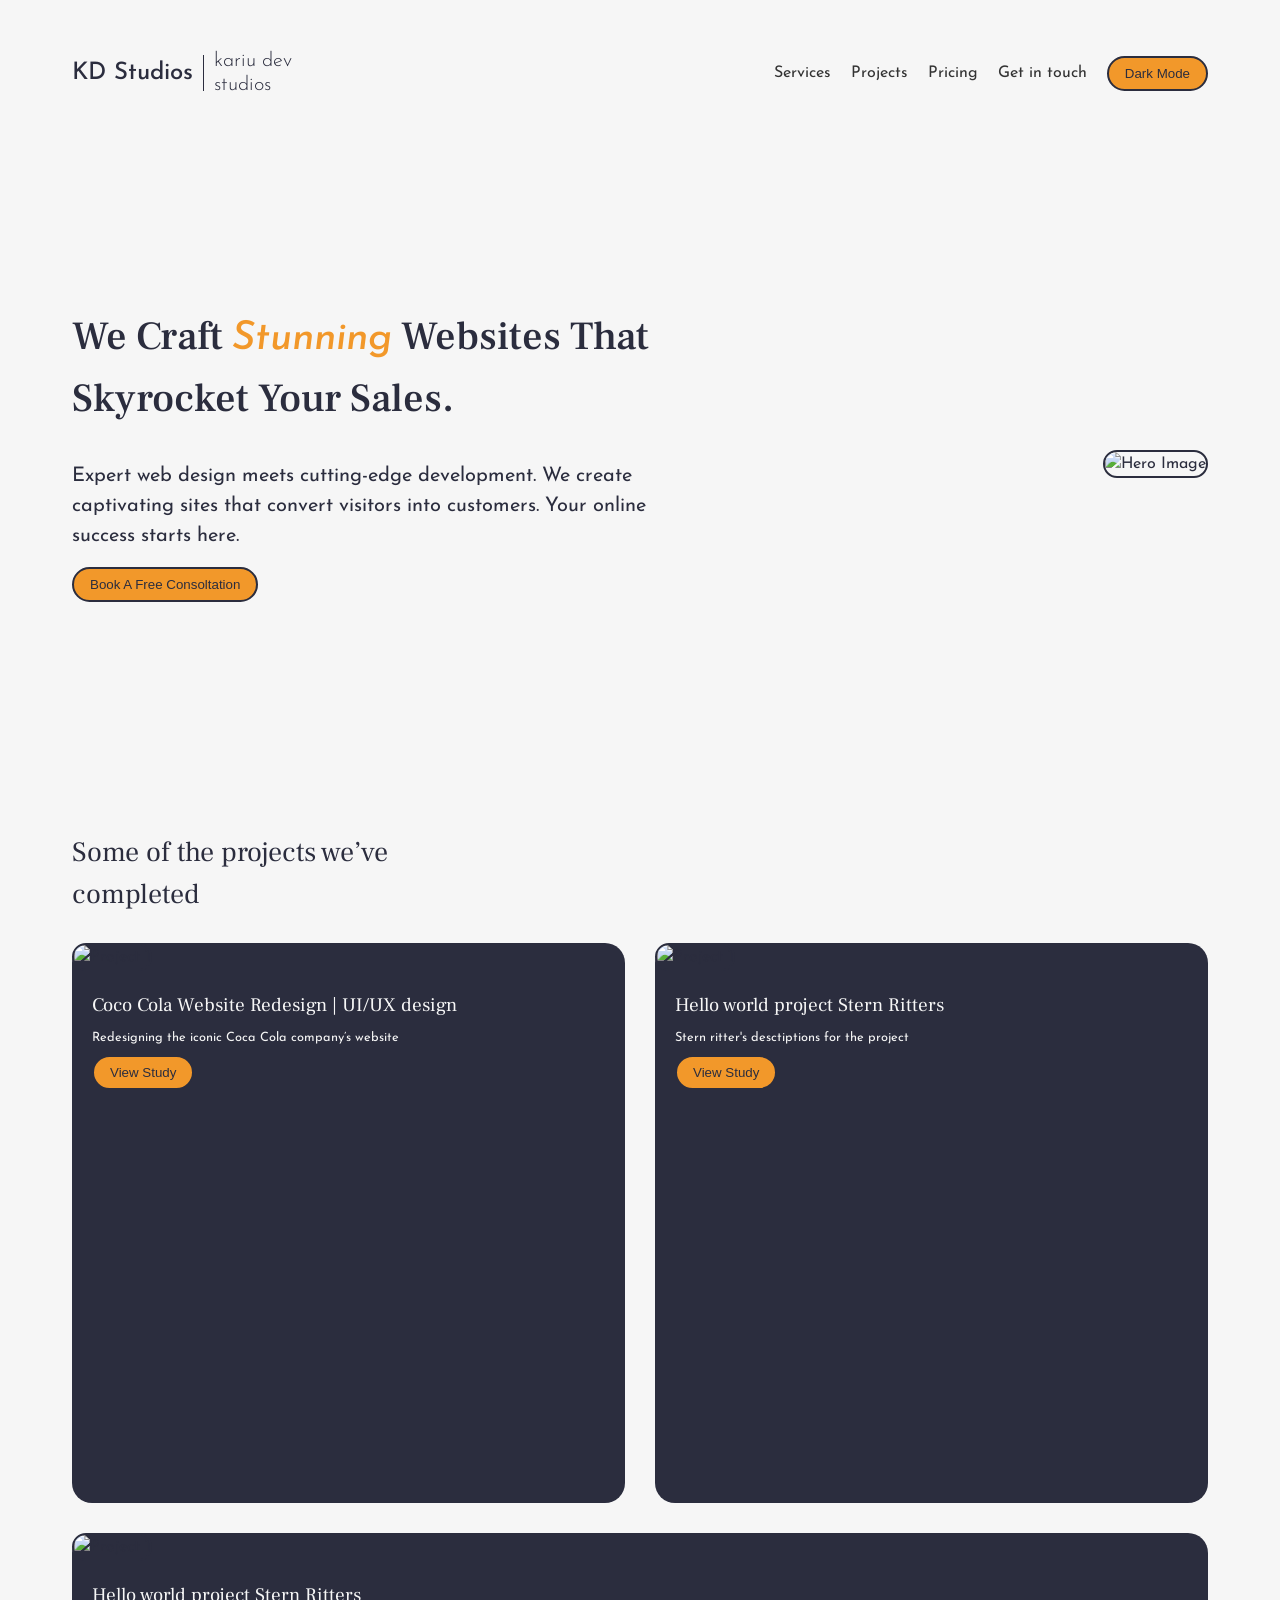
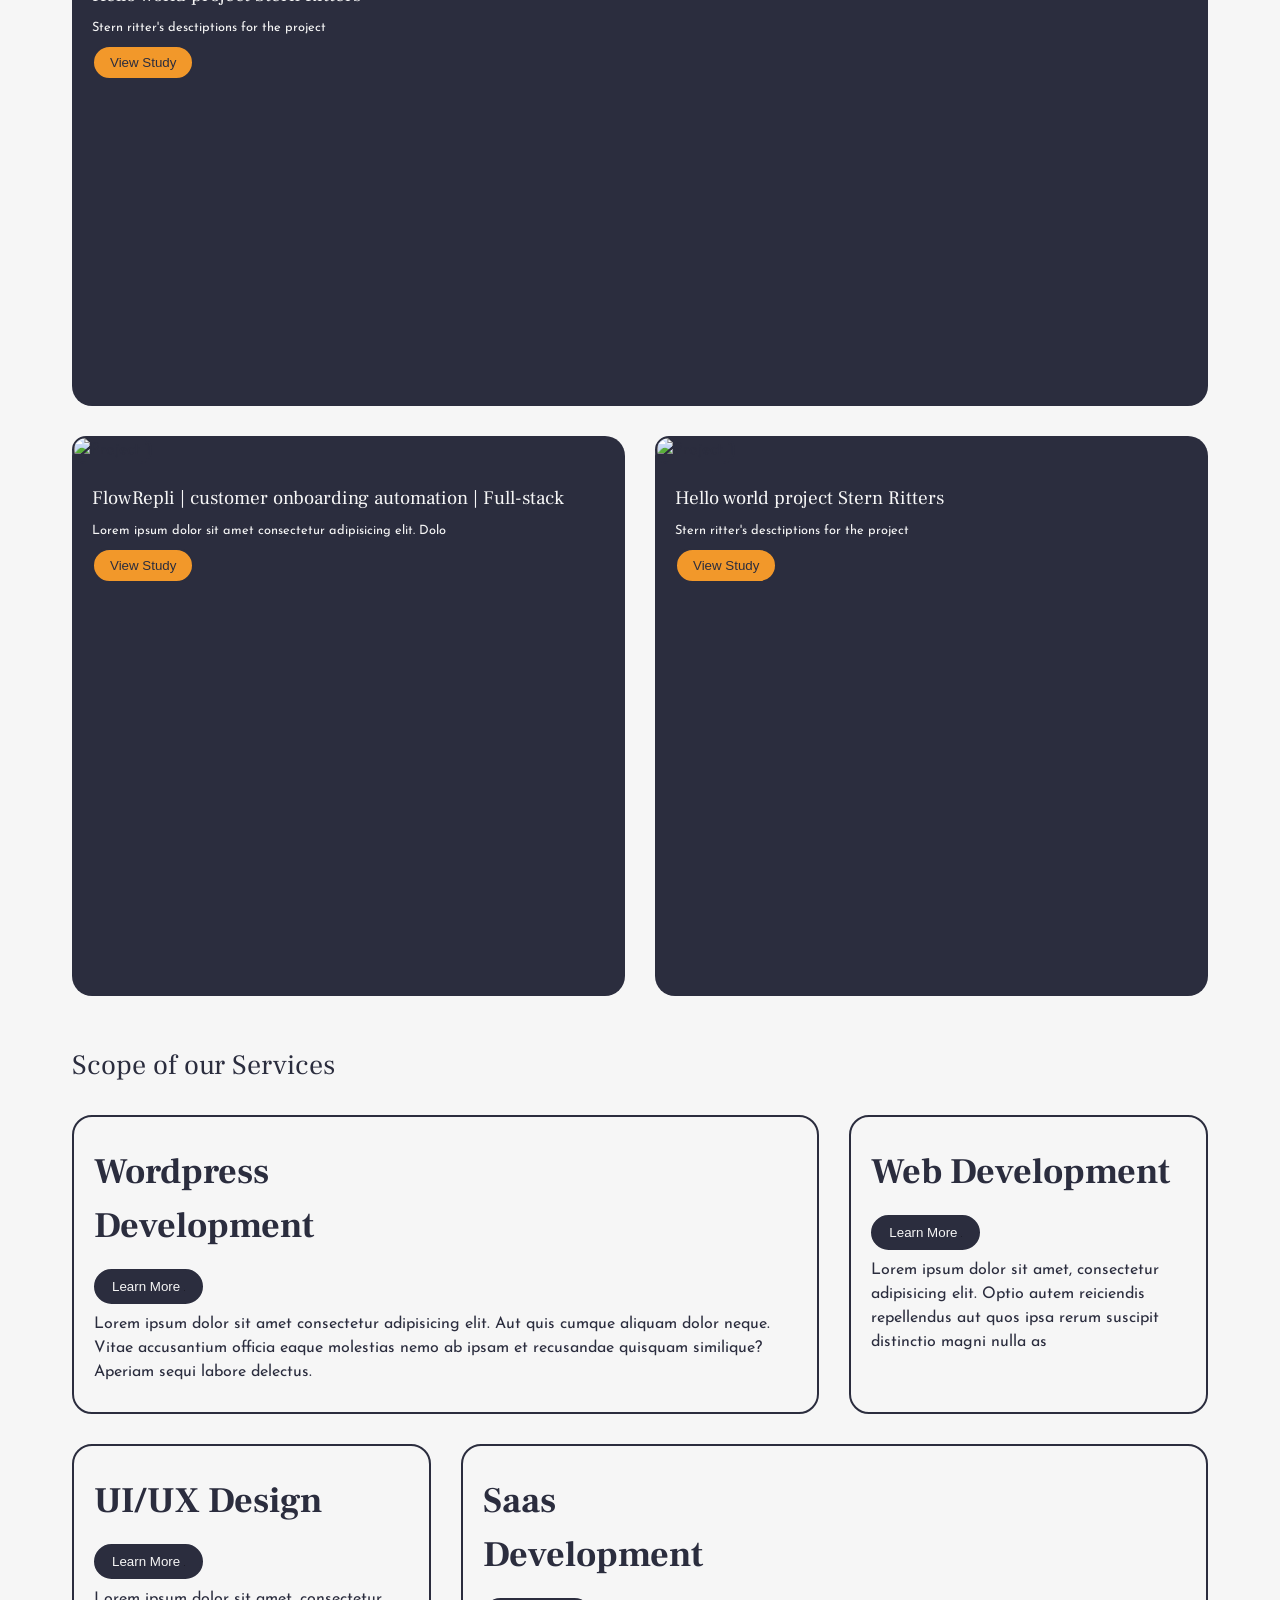
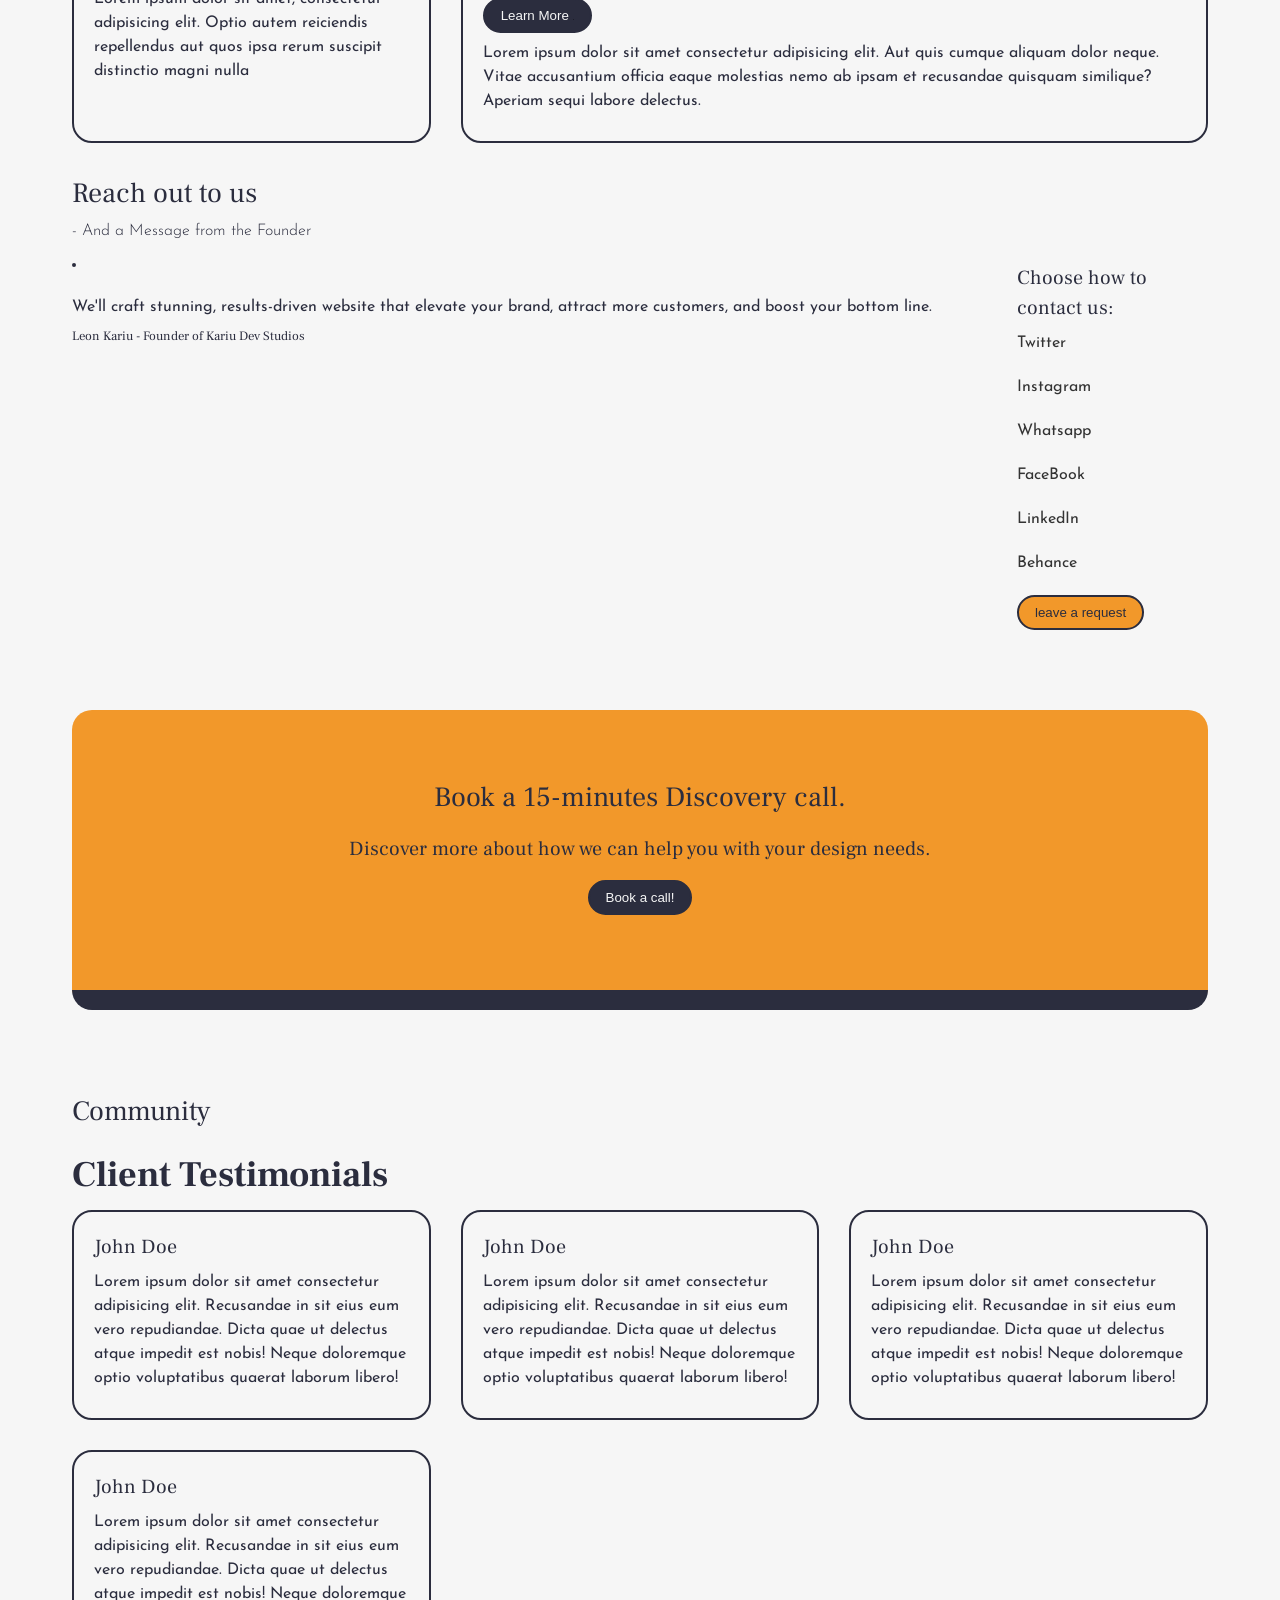
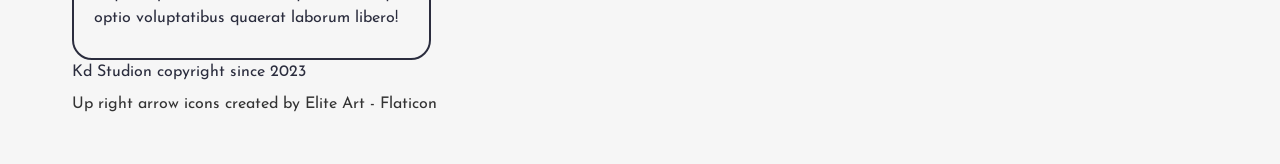
==== public/index.html @ c629b649 "small updates to the styling" ====
<!doctype html>
<html lang="en">
  <head>
    <meta charset="UTF-8" />
    <meta name="viewport" content="width=device-width, initial-scale=1.0" />
    <link rel="stylesheet" href="css/style.css" />
    <title>Kariu Dev Studios</title>
  </head>
  <body>
 <header>
  <nav>
    <div class="logo-container">
      <h3 class="logo">KD Studios</h3>
      <span class="logo-details">
        kariu dev <br />
        studios
      </span>
    </div>

    <ul>
      <li><a href="#services">Services</a></li>
      <li><a href="#projects">Projects</a></li>
      <li><a href="#">Pricing</a></li>
      <li><a href="#contacts">Get in touch</a></li>
      <li>
        <button id="dark-mode-toggle" class="dark-mode-toggle">
          Dark Mode
        </button>
      </li>
    </ul>



    <button class="humburger-button" aria-label="Open menu">
        <img src="img/menu.png" alt="menu" class="humburger-button" />
    </button>
  </nav>

  <!-- ADD THIS -->
  <div class="nav-overlay"></div>
</header>
    <main>
      <!-- CONTENT GOES HERE -->
      <section class="hero-section">
        <!-- HERO SECTION GOES HERE -->
        <div class="hero-section-left-side">
          <h1>
            We Craft <span class="hero-section-span">Stunning</span> Websites
            That Skyrocket Your Sales.
          </h1>
          <p class="hero-section-p">
            Expert web design meets cutting-edge development. We create
            captivating sites that convert visitors into customers. Your online
            success starts here.
          </p>
          <button>Book A Free Consoltation</button>
        </div>
        <div>
          <img
            src="img/hero-image.jfif"
            class="hero-section-image"
            alt="Hero Image"
          />
        </div>
      </section>

      <section>
        <!-- Project section goes here -->
        <h3>
          Some of the projects we’ve <br />
          completed
        </h3>
        <!-- <h3>Websites for clients</h3> -->

        <section class="project-catalogue" id="pojects">
          <div class="project">
            <img
              src="img/project-1.jpg"
              alt="Project 1"
              class="project-image"
            />
            <div class="project-details">
              <h4>Coco Cola Website Redesign | UI/UX design</h4>
              <p>Redesigning the iconic Coca Cola company’s website</p>
              <button>View Study</button>
            </div>
          </div>

          <div class="project">
            <img
              src="img/project-4.jpg"
              alt="Project 1"
              class="project-image"
            />
            <div class="project-details">
              <h4>Hello world project Stern Ritters</h4>
              <p>Stern ritter's desctiptions for the project</p>
              <button>View Study</button>
            </div>
          </div>

          <div class="project grid-col-span-2 height-medium">
            <img
              src="img/project-6.jpg"
              alt="Project 1"
              class="project-image grid-col-span-2-image"
            />
            <div class="project-details">
              <h4>Hello world project Stern Ritters</h4>
              <p>Stern ritter's desctiptions for the project</p>
              <button>View Study</button>
            </div>
          </div>

          <div class="project">
            <img
              src="img/project-5.jpg"
              alt="Project 1"
              class="project-image"
            />
            <div class="project-details">
              <h4>FlowRepli | customer onboarding automation | Full-stack</h4>
              <p>
                Lorem ipsum dolor sit amet consectetur adipisicing elit. Dolo
              </p>
              <button>View Study</button>
            </div>
          </div>
          <div class="project">
            <img
              src="img/project-8.jpg"
              alt="Project 1"
              class="project-image"
            />
            <div class="project-details">
              <h4>Hello world project Stern Ritters</h4>
              <p>Stern ritter's desctiptions for the project</p>
              <button>View Study</button>
            </div>
          </div>
        </section>

        <h3>Scope of our Services</h3>

        <section class="services-catalogue" id="services">
          <div class="services grid-col-span-2">
            <div>
              <h2>Wordpress <br />Development</h2>
              <button class="button-alternative">
                Learn More <img src="img/arrow.png"  class="arrow" alt="arrow" />
              </button>
            </div>
            <p>
              Lorem ipsum dolor sit amet consectetur adipisicing elit. Aut quis
              cumque aliquam dolor neque. Vitae accusantium officia eaque
              molestias nemo ab ipsam et recusandae quisquam similique? Aperiam
              sequi labore delectus.
            </p>
          </div>
          <div class="services">
            <div>
              <h2>Web Development</h2>
              <button class="button-alternative">
                Learn More <img src="img/arrow.png" class="arrow"  alt="arrow" />
              </button>
            </div>
            <p>
              Lorem ipsum dolor sit amet, consectetur adipisicing elit. Optio
              autem reiciendis repellendus aut quos ipsa rerum suscipit
              distinctio magni nulla as
            </p>
          </div>
          <div class="services">
            <div>
              <h2>UI/UX Design</h2>
              <button class="button-alternative">
                Learn More <img src="img/arrow.png" alt="arrow" class="arrow"/></button
              >
            </div>
            <p>
              Lorem ipsum dolor sit amet, consectetur adipisicing elit. Optio
              autem reiciendis repellendus aut quos ipsa rerum suscipit
              distinctio magni nulla
            </p>
          </div>
          <div class="services grid-col-span-2">
            <div>
              <h2>Saas <br />Development</h2>
              <button class="button-alternative">
                Learn More <img src="img/arrow.png"  class="arrow" alt="arrow" />
              </button>
            </div>
            <p>
              Lorem ipsum dolor sit amet consectetur adipisicing elit. Aut quis
              cumque aliquam dolor neque. Vitae accusantium officia eaque
              molestias nemo ab ipsam et recusandae quisquam similique? Aperiam
              sequi labore delectus.
            </p>
          </div>
        </section>
      </section>

      <section class="contact-section">
        <!-- Contact section goes here -->
        <h3 class="meta-heading">Reach out to us</h3>
        <p class="meta-text">- And a Message from the Founder</p>
        <div class="flex">
          <div class="min-content">
            <img src="img/project-7.jpg" alt="" class="contact-image" />
            <p>
              We'll craft stunning, results-driven website that elevate your
              brand, attract more customers, and boost your bottom line.
            </p>
            <h5><span>Leon Kariu</span> - Founder of Kariu Dev Studios</h5>
          </div>
          <div>
            <h4>Choose how to contact us:</h4>
            <ul class="contact-links">
              <li><a href="#">Twitter</a></li>
              <li><a href="#">Instagram</a></li>
              <li><a href="#">Whatsapp</a></li>
              <li><a href="#">FaceBook</a></li>
              <li><a href="#">LinkedIn</a></li>
              <li><a href="#">Behance</a></li>
            </ul>
            <button>leave a request</button>
          </div>
        </div>

        <article class="discovery-call">
          <h3>Book a 15-minutes <span>Discovery</span> call.</h3>
          <h4>
            Discover more about how we can help you with your design needs.
          </h4>
          <button class="button-alternative">Book a call!</button>
        </article>
      
        <article class="social-media-links">
        <!--  <h3>Interact</h3>
          <h2>Other Socials</h2>
          <div class="social-media-links">
            <div class="social-links-container">  -->
        <!-- <h3>Instagram</h3> -->
        <!-- Add a svg here for the new tab arrow -->
        <!-- </div>

            <div class="social-links-container">
              <h3>YouTube</h3> -->
        <!-- Add a svg here for the new tab arrow -->
        <!-- </div>

            <div class="social-links-container"> -->
        <!-- <h3>Blog</h3> -->
        <!-- Add a svg here for the new tab arrow -->
        <!-- </div>
          </div>
        </article> -->
      </section>

      <h3>Community</h3>
      <h2>Client Testimonials</h2>
      <div
          class="services-catalogue">

    <div class="services">
              <h4>John Doe</h4>
              <p>
                  Lorem ipsum dolor sit amet consectetur adipisicing elit. Recusandae
                  in sit eius eum vero repudiandae. Dicta quae ut delectus atque
            impedit est nobis! Neque doloremque optio voluptatibus quaerat
            laborum libero!
        </p>
    </div>
    <div class="services">
        <h4>John Doe</h4>
        <p>
            Lorem ipsum dolor sit amet consectetur adipisicing elit. Recusandae
            in sit eius eum vero repudiandae. Dicta quae ut delectus atque
            impedit est nobis! Neque doloremque optio voluptatibus quaerat
            laborum libero!
        </p>
    </div>
    <div class="services">
        <h4>John Doe</h4>
        <p>
            Lorem ipsum dolor sit amet consectetur adipisicing elit. Recusandae
            in sit eius eum vero repudiandae. Dicta quae ut delectus atque
            impedit est nobis! Neque doloremque optio voluptatibus quaerat
            laborum libero!
        </p>
        </div>
        <div class="services">
            <h4>John Doe</h4>
            <p>
                Lorem ipsum dolor sit amet consectetur adipisicing elit. Recusandae
                in sit eius eum vero repudiandae. Dicta quae ut delectus atque
                impedit est nobis! Neque doloremque optio voluptatibus quaerat
                laborum libero!
            </p>
        </div>
    </div>
    </section>
</main>

<footer>
    <!-- FOOTER GOES HERE -->
     <p>Kd Studion copyright since 2023</p>
</footer>
</body>

  <script src="index.js"></script>
</html>
<a href="https://www.flaticon.com/free-icons/up-right-arrow" title="up right arrow icons">Up right arrow icons created by Elite Art - Flaticon</a>
---- public/css/style.css ----
/* Importing Google Fonts */
@import url("https://fonts.googleapis.com/css2?family=Frank+Ruhl+Libre:wght@300..900&family=Josefin+Sans:ital,wght@0,100..700;1,100..700&display=swap");

:root {
  --primary-color: #2b2d3e; /* Example primary blue */
  --secondary-color: #f6f6f6; /* Example gray */
  --accent-color: #f2982a;
  --link-color: #333;
  --body-font: "Josefin Sans", sans-serif;
  --heading-font: "Frank Ruhl Libre", serif;
}

/* 
   For heading font use weight 300 to 900 and
   For body font use weight 100 to 700 
*/

* {
  margin: 0;
  padding: 0;
  box-sizing: border-box;
}

body {
  margin: 3rem auto;
  padding: 0 2rem;
  max-width: 1200px;
  background-color: var(--secondary-color);
  color: var(--primary-color);
  font-family: var(--body-font);
  font-weight: 400;
  line-height: 1.5;
}

section {
  margin: 1.8rem 0;
}

header nav {
  display: flex;
  justify-content: space-between;
  margin: 1rem 0;
}

header nav ul {
  display: flex;
  list-style: none;
  align-items: center;
  gap: 20px;
}

ul {
  list-style: none;
}

a {
  text-decoration: none;
  /* color: #333; */
  color: var(--link-color);
}

/* Typography styles */
h1 {
  font-size: 2.5rem;
  font-weight: 500;
  margin-bottom: 2rem;
  font-family: var(--heading-font);
}

h2 {
  font-size: 2.25rem;
  margin: 0.5rem 0;
  font-family: var(--heading-font);
}

h3 {
  font-size: 1.75rem;
  margin-bottom: 1rem;
  font-weight: 400;
  font-family: var(--heading-font);
}

h4 {
  font-size: 1.25rem;
  margin-bottom: 0.5rem;
  font-weight: 400;
  font-family: var(--heading-font);
}

h5 {
  font-size: 0.8rem;
  margin-bottom: 0.5rem;
  font-weight: 400;
  font-family: var(--heading-font);
}

h6 {
  font-size: 0.6rem;
  margin-bottom: 0.5rem;
  font-weight: 400;
  font-family: var(--heading-font);
}

p {
  margin-bottom: 0.5rem;
  font-size: 1rem;
  font-family: var(--body-font);
}

/* Button styles */

button {
  padding: 0.5rem 1rem;
  background-color: var(--accent-color);
  color: var(--primary-color);
  border: 2px solid var(--primary-color);
  border-radius: 20px;
  cursor: pointer;
}

button:hover {
  background-color: var(--secondary-color);
}
img {
  object-fit: cover;
  border-radius: 20px;
  border: var(--primary-color) 2px solid;
  width: 100%;
}

/* Custom CSS for this specific page */

.dark-mode {
  /* 
    work on the dark mode design on figma then convert it here to css after picking a color scheme for the background and text colors  */

  --primary-color: #f6f6f6;
  --secondary-color: #202123;
  --link-color: #cacaca;
  --accent-color: #f2982a;
}
.logo-container {
  display: flex;

  justify-content: center;
  align-items: center;
  height: 50px;
}
.logo {
  font-family: var(--body-font);
  font-weight: 500;
  font-size: 1.5rem;
  padding-right: 10px;
  margin-right: 10px;
  margin-bottom: 0;
  border-right: var(--primary-color) 1px solid;
  justify-content: center;
  align-items: center;
}
.arrow {
  width: 1px;
  height: 1px;
  border: none;
  border-radius: 0;
}
.logo-details {
  font-family: var(--body-font);
  font-weight: 300;
  line-height: 1.2;
  justify-content: center;
  align-items: center;
  font-size: 1.25rem;
}

.hero-section {
  display: flex;
  flex-wrap: wrap;
  align-items: center;
  min-height: 75vh;
  justify-content: space-between;
}

.hero-section-span {
  color: var(--accent-color);
  font-family: var(--body-font);
  font-style: italic;
}

.hero-section-left-side {
  max-width: 40rem;
  width: 100%;

  margin-bottom: 20px;
}

.hero-section-p {
  font-size: 1.25rem;
  margin-bottom: 1rem;
}
.hero-section-image {
  max-width: 319px;
  width: 100%;
  height: auto;

  border: 2px solid var(--primary-color);
  border-radius: 20px;
}

.humburger-button {
  width: 50px;
  height: 50px;
  border: 2px solid var(--primary-color);
  border-radius: 50%;
  margin-right: 20px;
  display: none;
}

.project-catalogue {
  display: grid;
  grid-template-columns: repeat(2, 1fr);
  gap: 30px;
  margin-bottom: 3rem;
}

.project {
  min-height: 560px;
  border-radius: 20px;
  background-color: var(--primary-color);
}

.project-image {
  height: 414px;
}

.project-details {
  color: var(--secondary-color);

  padding: 20px;
}

.project-details h4 {
  font-weight: 400;
  font-size: 1.2rem;
  font-family: var(--heading-font);
}

.project-details p {
  font-weight: 400;
  font-size: 0.8rem;
  font-family: var(--body-font);
}

.services-catalogue {
  display: grid;
  grid-template-columns: repeat(3, 1fr);
  gap: 30px;
}

.services {
  border-radius: 20px;
  border: 2px solid var(--primary-color);
  padding: 1.25rem;
}

/* testing grid on test.html*/

/* 
.grid-col-span-3{ 
    grid-column: span 3;
} */

.grid-col-span-2 {
  grid-column: span 2;
}

.height-medium {
  min-height: 473px;
}

.grid-col-span-2-image {
  height: 313px;
}
.grid-row-span-2 {
  grid-row: span 2;
}
.header {
  margin: 30px;
  padding: 10px;
  background-color: #333;
  color: #f6f6f6;
}

.items {
  display: grid;
  gap: 20px;
  grid-template-columns: repeat(3, 1fr);
}

.item {
  background-color: var(--primary-color);
  color: var(--secondary-color);
  padding: 1rem;
  text-align: center;
}

.marker-highlight {
  position: relative;
  margin-left: 20px;
  margin-top: 20px;
  width: fit-content;
}

.marker-highlight::after {
  content: "";
  position: absolute;
  top: 30px; /* Offset to compensate for margin-top */
  left: 20px; /* Offset to compensate for margin-left */
  height: 65%;
  width: 100%;
  background-color: var(--accent-color);
  z-index: -1;
  transform: skewX(-15deg);
}

.contact-image {
  margin-bottom: 1.25rem;

  max-width: 545px;
  width: 100%;
  height: auto;
}

.contact-links {
  display: flex;
  flex-direction: column;
  gap: 20px;
  margin-bottom: 1.25rem;
  width: 191px;
}

.discovery-call {
  margin: 5rem 0;
  padding: 20px;
  height: 300px;
  display: flex;
  flex-direction: column;
  justify-content: center;
  align-items: center;
  border-radius: 20px;
  border-bottom: var(--primary-color) 20px solid;
  background-color: var(--accent-color);
}

.button-alternative {
  margin: 0.5rem 0;
  background-color: var(--primary-color);
  color: var(--secondary-color);
  border: var();
}
/* utility class */

.flex {
  display: flex;
  gap: 20px;
}
.min-content {
  width: 100%;
}

.meta-text {
  font-weight: 300;
  margin-bottom: 1.25rem;
}

.meta-heading {
  margin-bottom: 5px;
}
.nav-overlay {
  position: fixed;
  top: 0;
  left: 0;
  width: 100%;
  height: 100%;
  background-color: rgba(0, 0, 0, 0.4);
  opacity: 0;
  visibility: hidden;
  transition: 0.3s;
  z-index: 900;
}

.nav-overlay.active {
  opacity: 1;
  visibility: visible;
}
/* Media queries for responsiveness */

@media screen and (max-width: 500px) {
  header ul li {
    display: none;
  }
  header nav ul li {
    margin: 0;
  }

  body {
    margin: 1rem 0.5rem;
  }

  h1 {
    font-size: 2rem;
  }
  h2 {
    font-size: 1.5rem;
  }
  h3 {
    font-size: 1.25rem;
  }
  h4 {
    font-size: 1rem;
  }
  h5 {
    font-size: 0.8rem;
  }
  h6 {
    font-size: 0.6rem;
  }

  p {
    font-size: 1rem;
  }

  .hero-section-p {
    font-size: 1rem;
  }

  .project {
    min-height: auto;
  }
  .project-catalogue,
  .services-catalogue {
    gap: 20px;
    display: flex;
    flex-direction: column;
  }
  .contact-image {
    width: 250px;
  }
  .project-image {
    height: 250px;
  }
  .flex {
    flex-direction: column;
  }
}
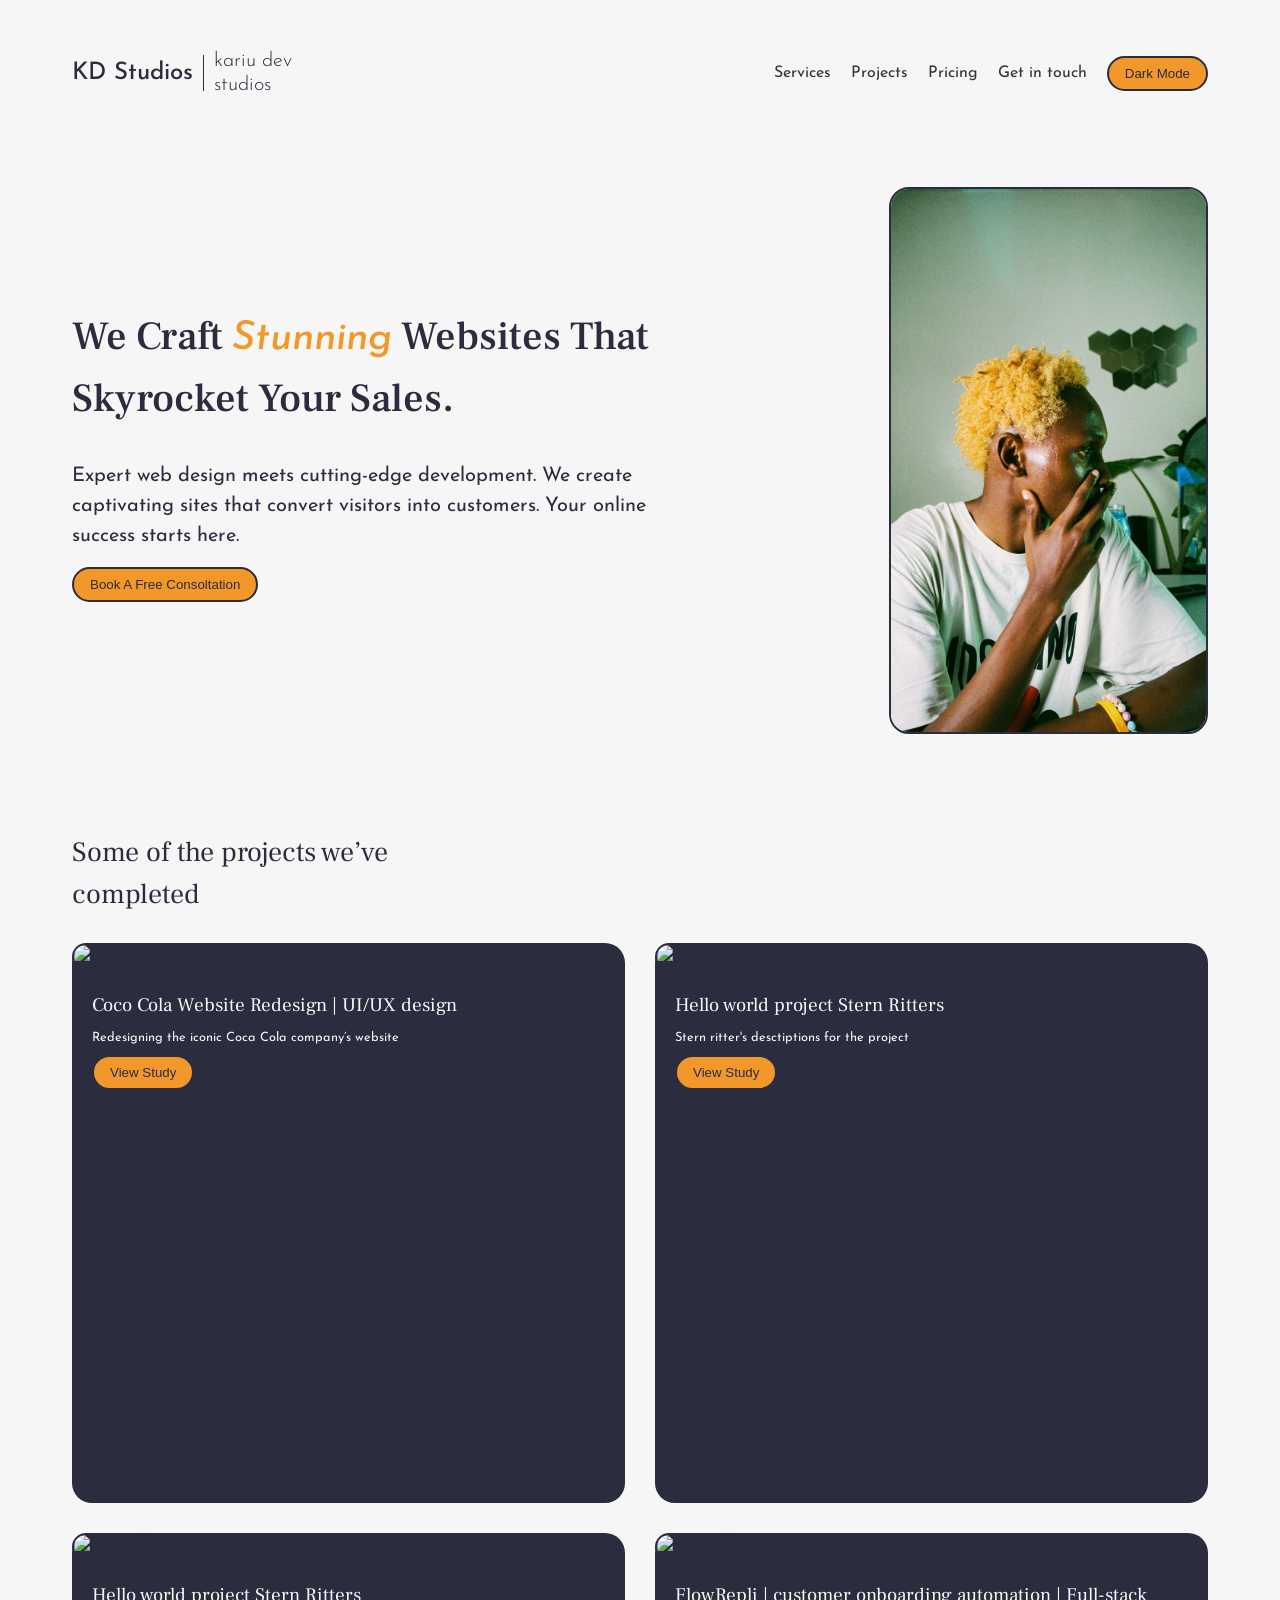
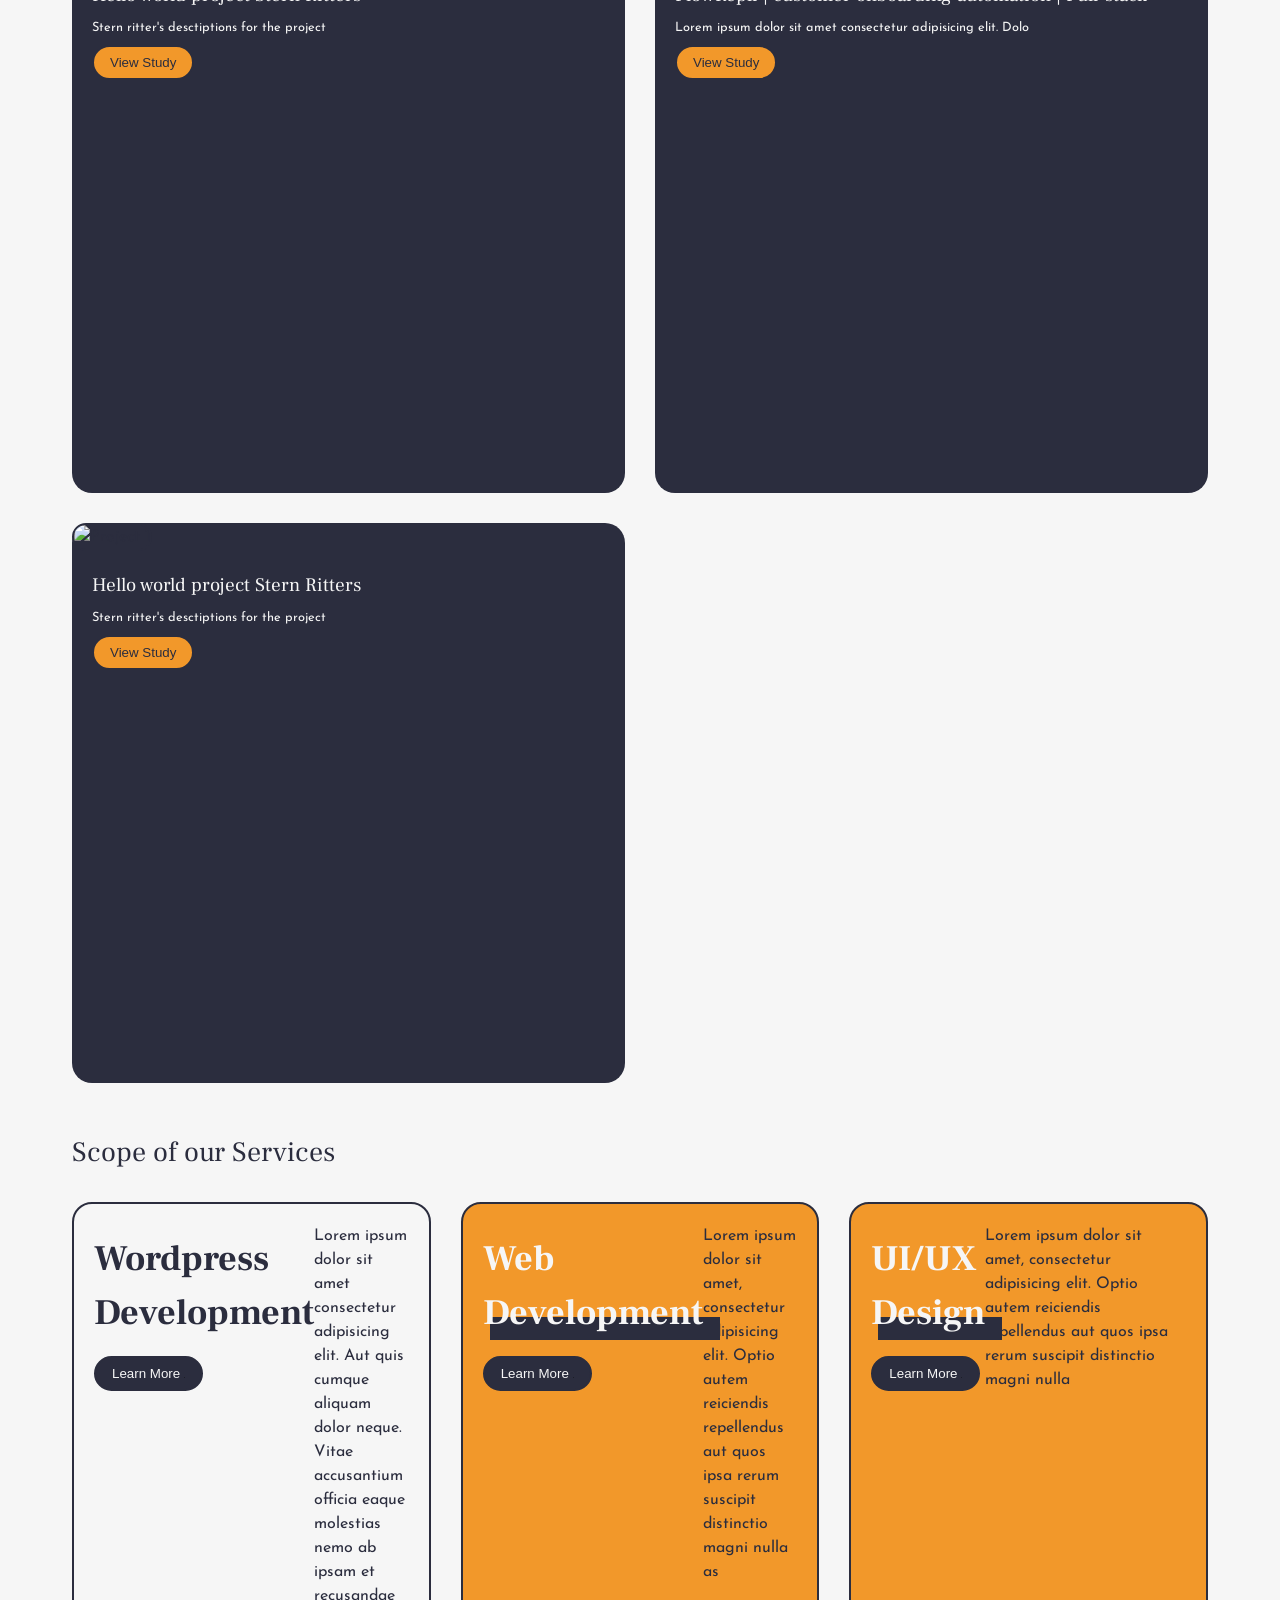
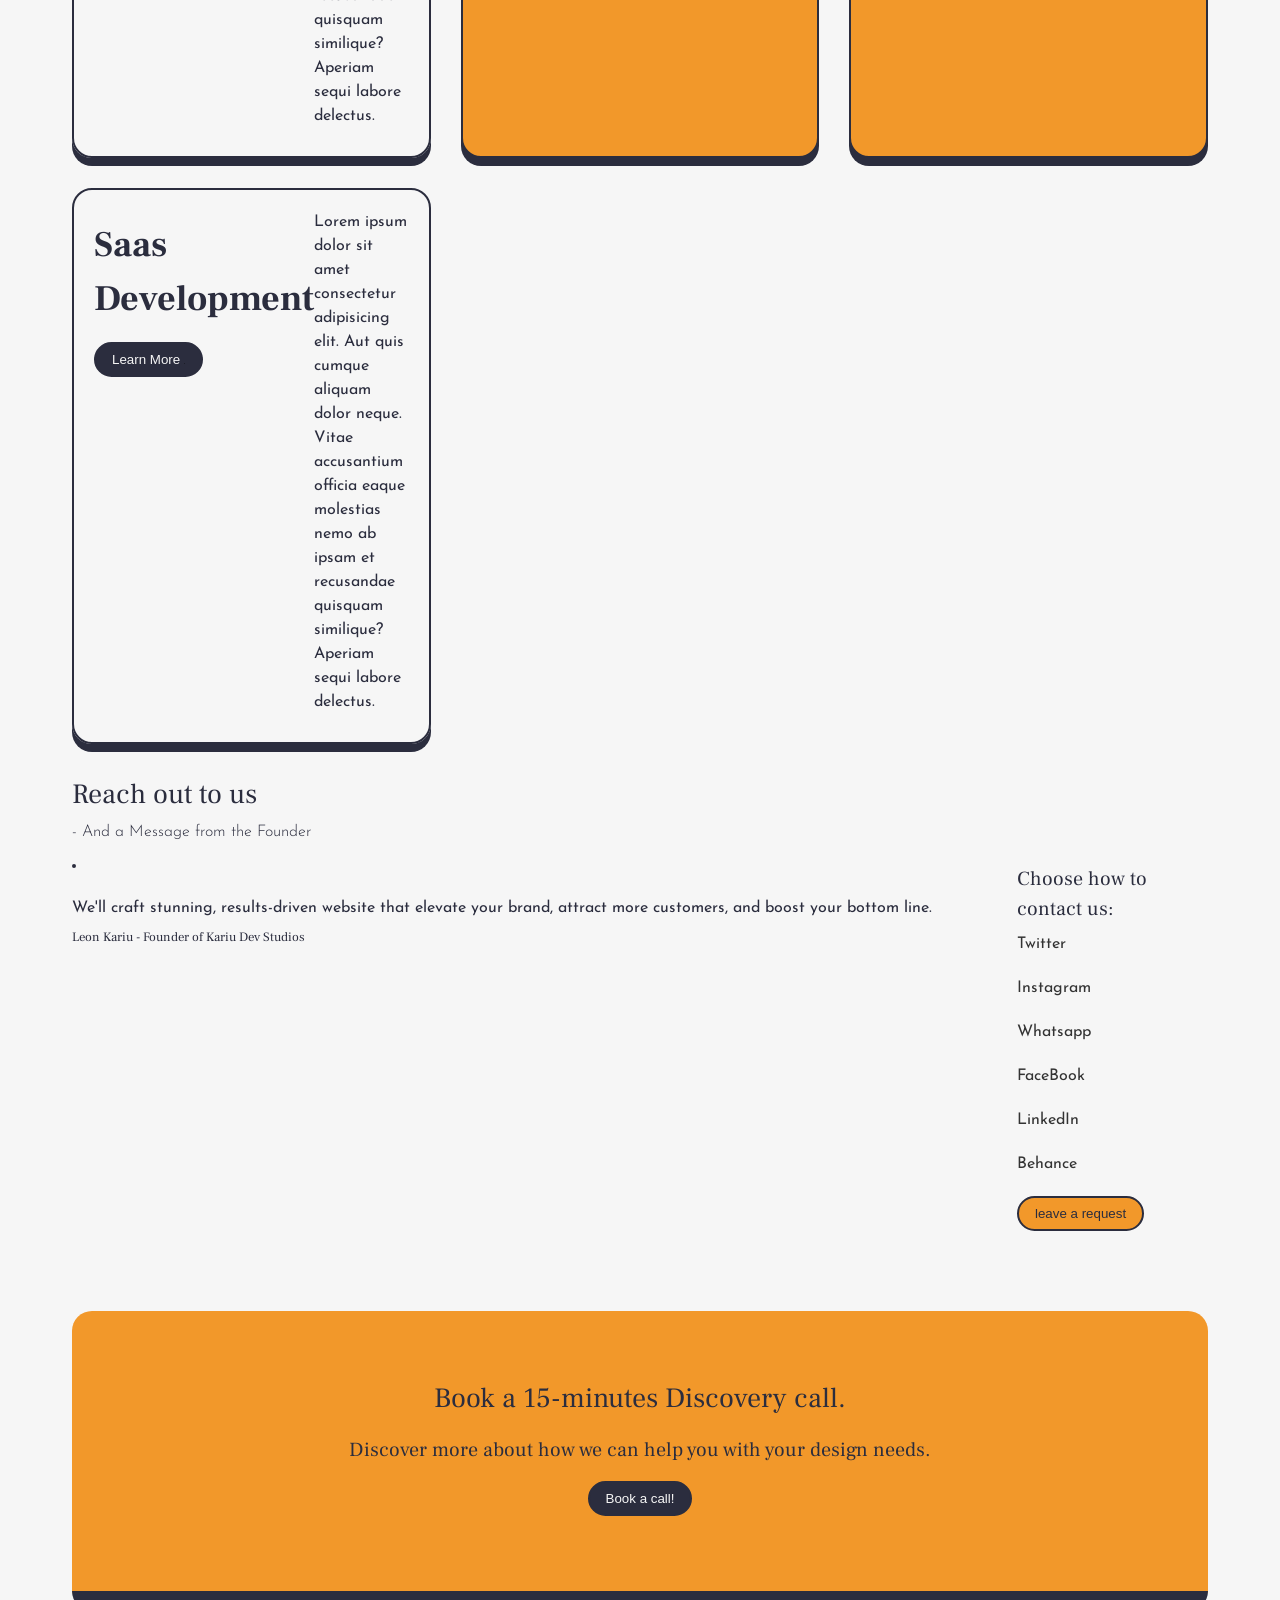
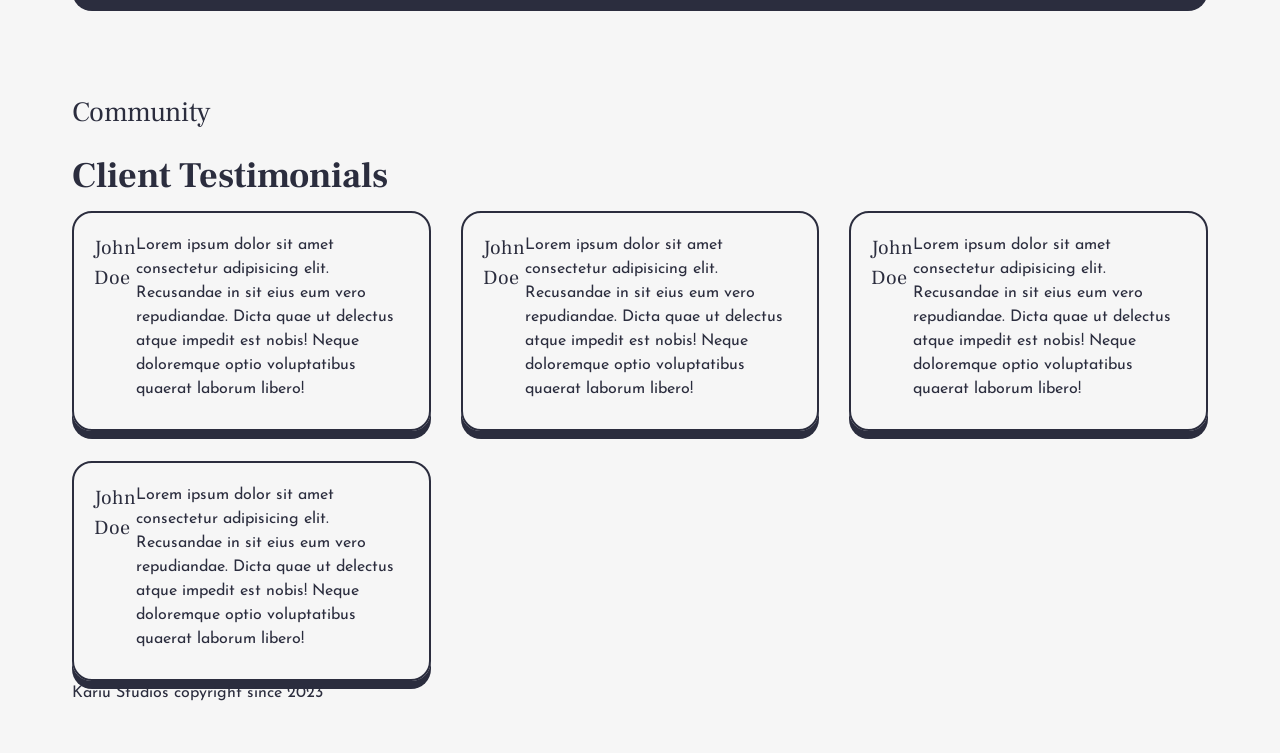
==== commit 21f6bc28: "noting imp" ====
--- a/public/index.html
+++ b/public/index.html
@@ -57,7 +57,7 @@
         </div>
         <div>
           <img
-            src="img/hero-image.jfif"
+            src="img/leon.jpeg"
             class="hero-section-image"
             alt="Hero Image"
           />
@@ -157,8 +157,8 @@
               sequi labore delectus.
             </p>
           </div>
-          <div class="services">
-            <div>
+          <div class="services service-altenative">
+            <div >
               <h2>Web Development</h2>
               <button class="button-alternative">
                 Learn More <img src="img/arrow.png" class="arrow"  alt="arrow" />
@@ -170,8 +170,8 @@
               distinctio magni nulla as
             </p>
           </div>
-          <div class="services">
-            <div>
+          <div class="services service-altenative">
+            <div class="service-headers">
               <h2>UI/UX Design</h2>
               <button class="button-alternative">
                 Learn More <img src="img/arrow.png" alt="arrow" class="arrow"/></button
@@ -184,7 +184,8 @@
             </p>
           </div>
           <div class="services grid-col-span-2">
-            <div>
+            
+              <div>
               <h2>Saas <br />Development</h2>
               <button class="button-alternative">
                 Learn More <img src="img/arrow.png"  class="arrow" alt="arrow" />
@@ -198,6 +199,7 @@
             </p>
           </div>
         </section>
+
       </section>
 
       <section class="contact-section">
@@ -304,10 +306,11 @@
 
 <footer>
     <!-- FOOTER GOES HERE -->
-     <p>Kd Studion copyright since 2023</p>
+     <p>Kariu Studios copyright since 2023</p>
 </footer>
 </body>
 
   <script src="index.js"></script>
-</html>
-<a href="https://www.flaticon.com/free-icons/up-right-arrow" title="up right arrow icons">Up right arrow icons created by Elite Art - Flaticon</a>+ </html>
+ <!-- 
+<a href="https://www.flaticon.com/free-icons/up-right-arrow" title="up right arrow icons" style="color: white;">Up right arrow icons created by Elite Art - Flaticon</a> -->
--- a/public/css/style.css
+++ b/public/css/style.css
@@ -256,10 +256,44 @@
   gap: 30px;
 }
 
+.service-altenative {
+  background-color: var(--accent-color);
+}
+
+.service-altenative h2 {
+  color: var(--secondary-color);
+  position: relative;
+  display: inline-block;
+  z-index: 1;
+}
+.service-altenative h2::after {
+  content: " ";
+  position: absolute;
+  bottom: 0;
+  left: 7px;
+  right: -17px;
+  height: 23px;
+  background: var(--primary-color);
+  border-radius: 0;
+  z-index: -1;
+}
 .services {
   border-radius: 20px;
+  box-shadow: 0px 8px 0px 0px var(--primary-color);
   border: 2px solid var(--primary-color);
   padding: 1.25rem;
+  display: flex;
+  flex-direction: row;
+}
+
+.services-headers {
+  min-width: 200px;
+  justify-content: center;
+  display: flex;
+  flex: anchor-size;
+  flex-direction: column;
+  align-content: center;
+  margin: 0 auto;
 }
 
 /* testing grid on test.html*/
@@ -268,7 +302,7 @@
 .grid-col-span-3{ 
     grid-column: span 3;
 } */
-
+/* 
 .grid-col-span-2 {
   grid-column: span 2;
 }
@@ -282,7 +316,7 @@
 }
 .grid-row-span-2 {
   grid-row: span 2;
-}
+} */
 .header {
   margin: 30px;
   padding: 10px;
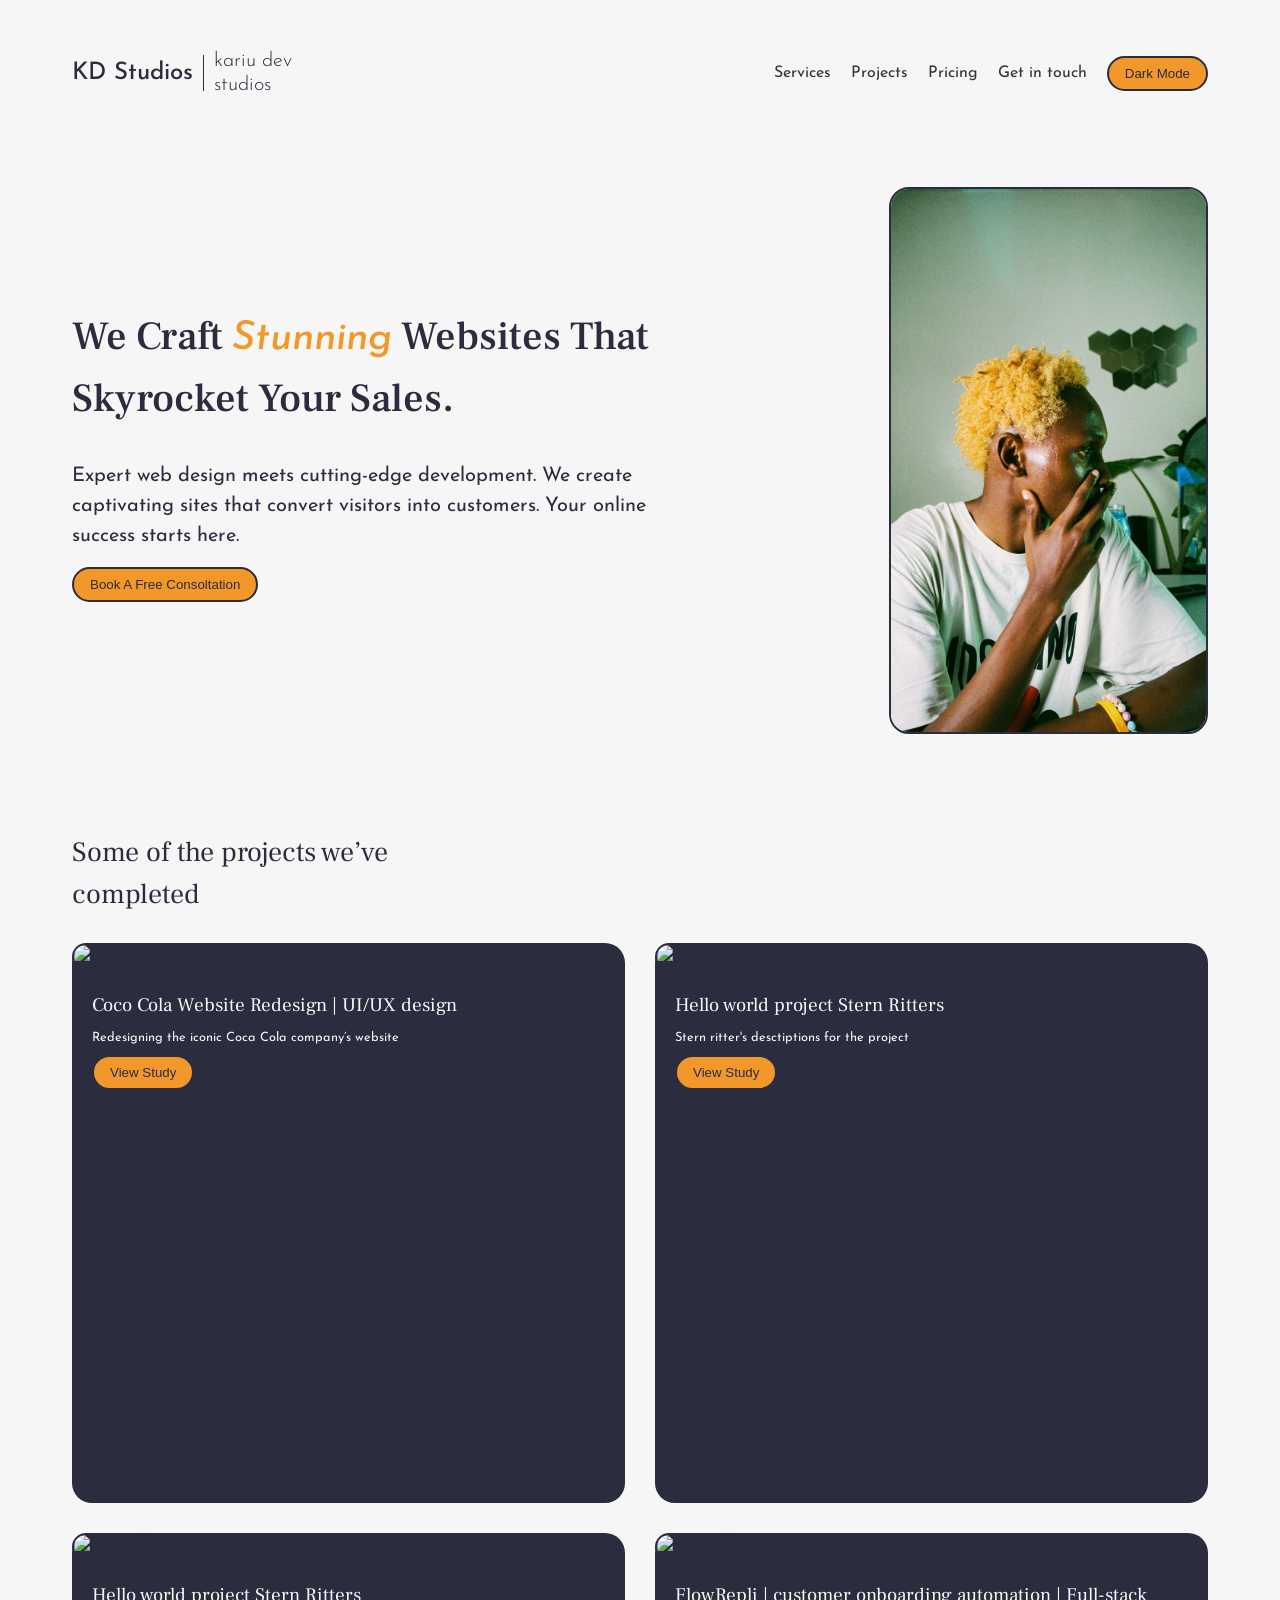
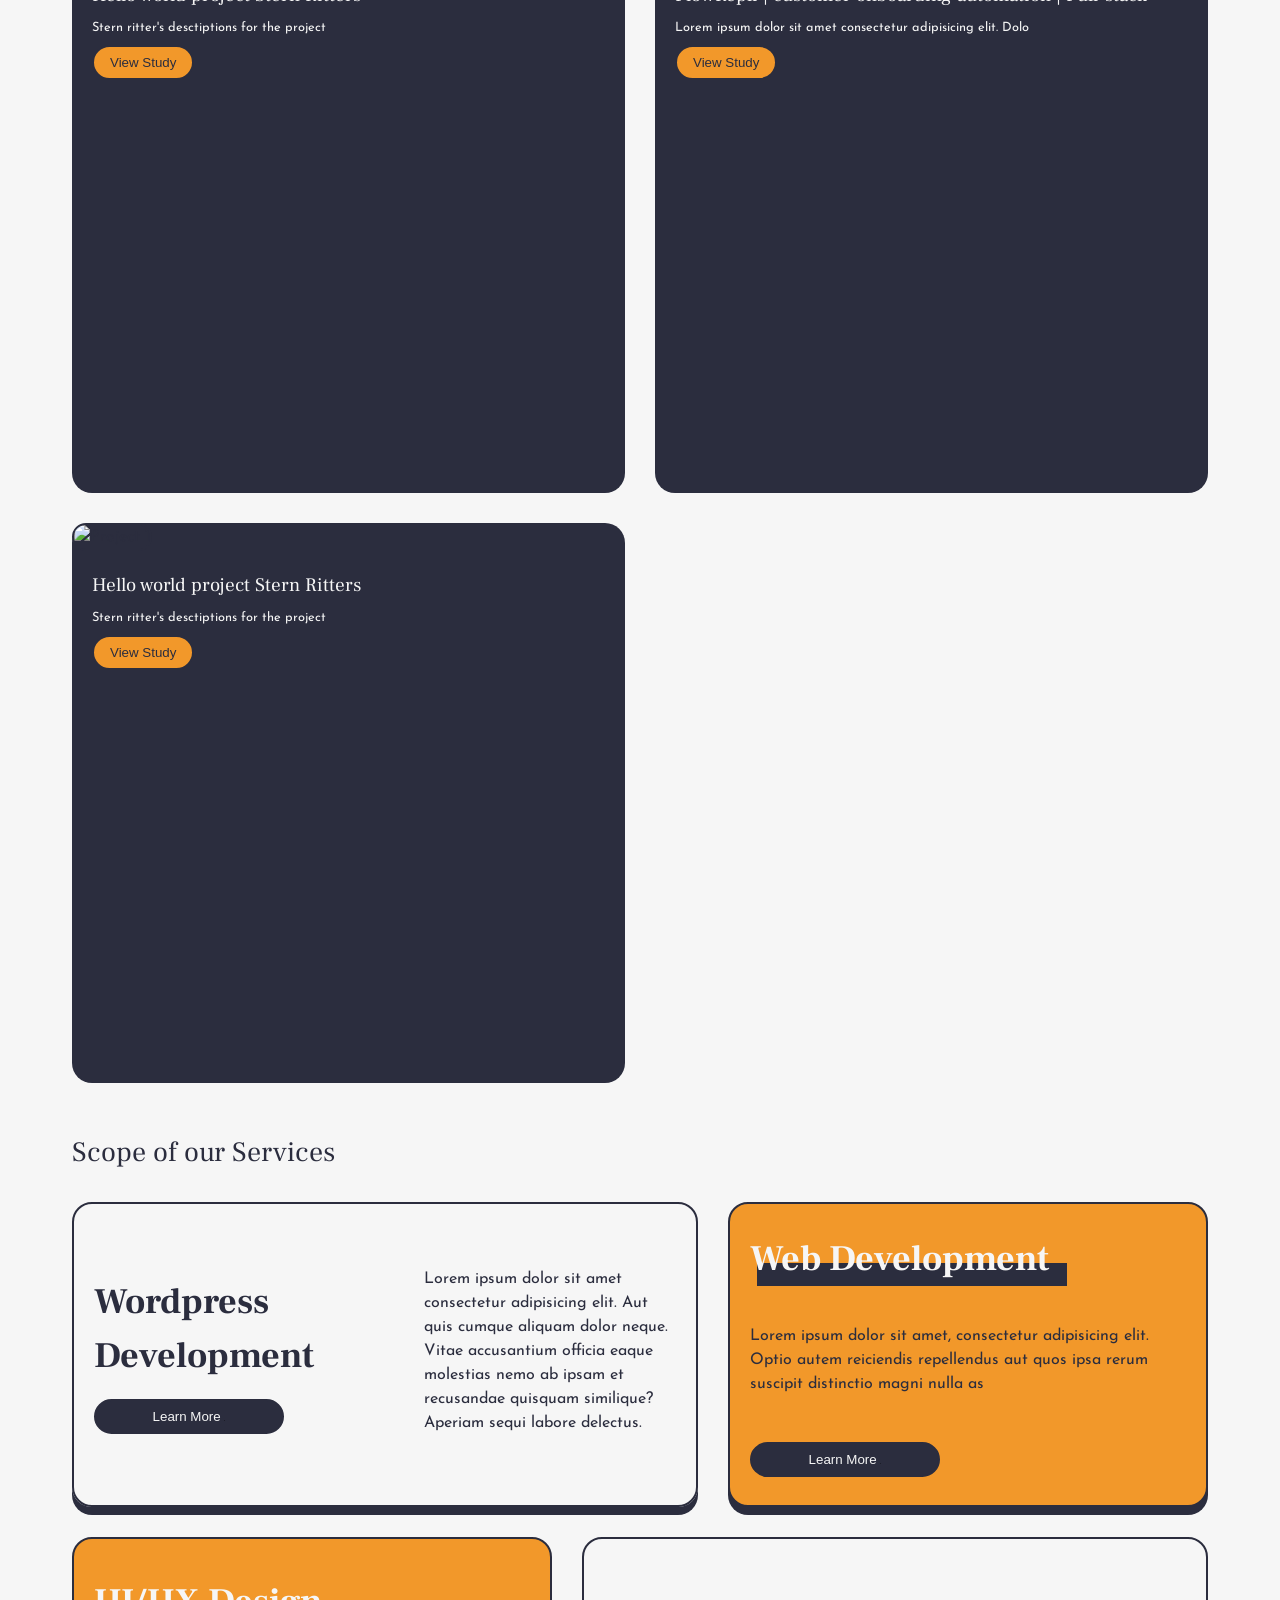
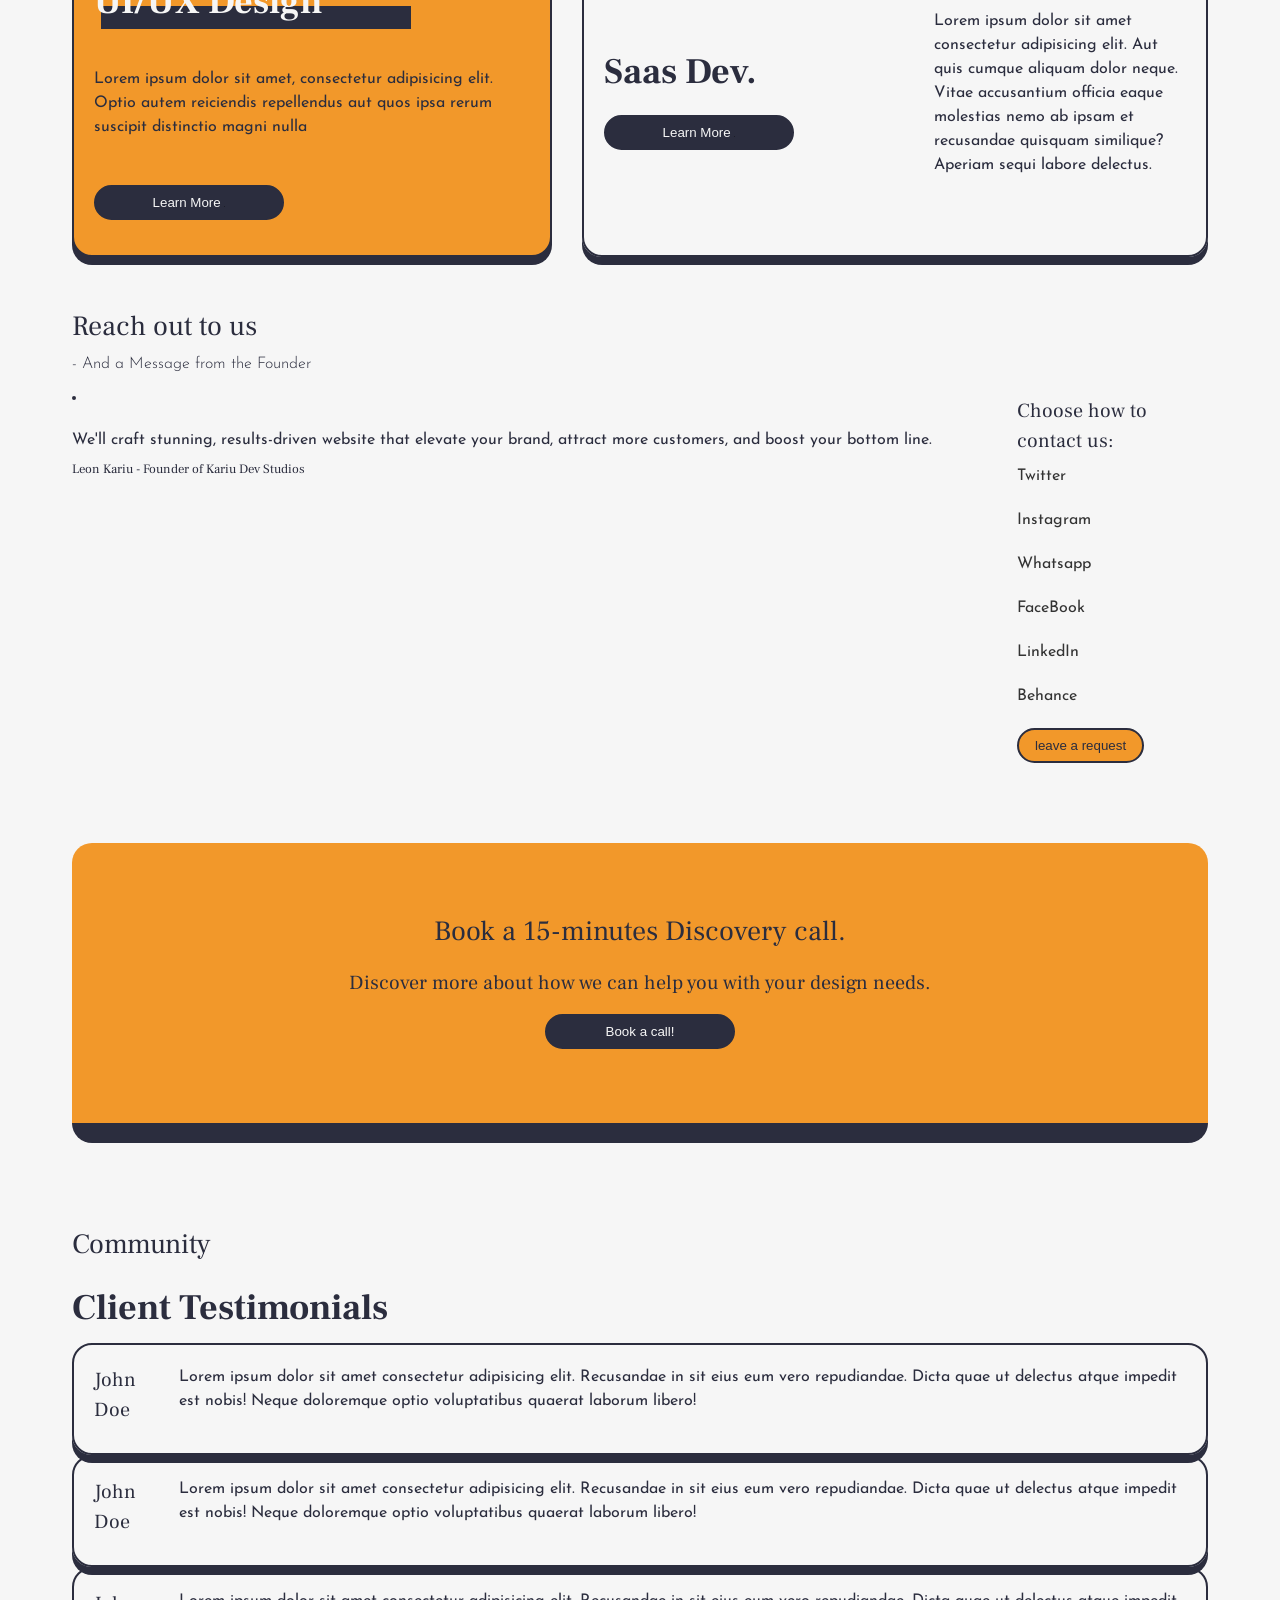
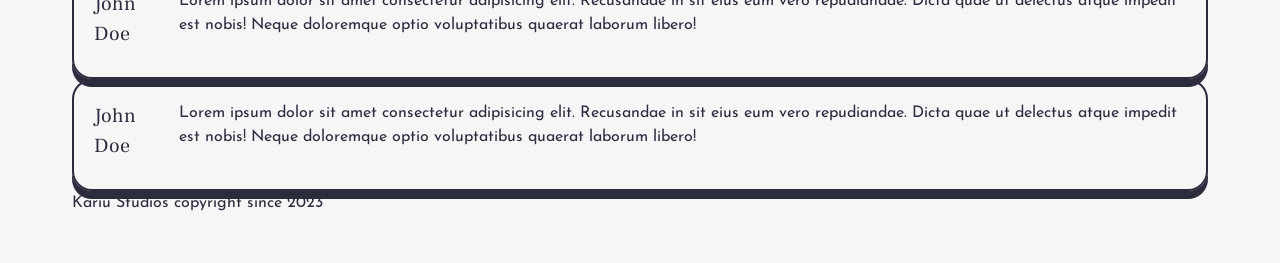
==== commit de34d653: "fixed the service area Co-authored-by: Copilot <copilot@github.com>" ====
--- a/public/index.html
+++ b/public/index.html
@@ -1,6 +1,8 @@
 <!doctype html>
 <html lang="en">
   <head>
+    <link rel="icon" type="image/x-icon" href="img/favicon/favicon.ico">
+
     <meta charset="UTF-8" />
     <meta name="viewport" content="width=device-width, initial-scale=1.0" />
     <link rel="stylesheet" href="css/style.css" />
@@ -23,7 +25,7 @@
       <li><a href="#">Pricing</a></li>
       <li><a href="#contacts">Get in touch</a></li>
       <li>
-        <button id="dark-mode-toggle" class="dark-mode-toggle">
+      <button id="dark-mode-toggle" onclick="toggleDarkMode()"class="dark-mode-toggle">
           Dark Mode
         </button>
       </li>
@@ -142,9 +144,9 @@
 
         <h3>Scope of our Services</h3>
 
-        <section class="services-catalogue" id="services">
-          <div class="services grid-col-span-2">
-            <div>
+        <section class="services-grid" id="services">
+          <div class="services service-card card-1 service-card-left">
+            <div class="services-headers">
               <h2>Wordpress <br />Development</h2>
               <button class="button-alternative">
                 Learn More <img src="img/arrow.png"  class="arrow" alt="arrow" />
@@ -157,36 +159,38 @@
               sequi labore delectus.
             </p>
           </div>
-          <div class="services service-altenative">
-            <div >
+          <div class="services service-altenative service-card card-2 service-card-right">
+            <div class="services-headers">
               <h2>Web Development</h2>
-              <button class="button-alternative">
-                Learn More <img src="img/arrow.png" class="arrow"  alt="arrow" />
-              </button>
+             
             </div>
             <p>
               Lorem ipsum dolor sit amet, consectetur adipisicing elit. Optio
               autem reiciendis repellendus aut quos ipsa rerum suscipit
               distinctio magni nulla as
             </p>
-          </div>
-          <div class="services service-altenative">
-            <div class="service-headers">
+             <button class="button-alternative">
+                Learn More <img src="img/arrow.png" class="arrow"  alt="arrow" />
+              </button>
+          </div>
+          <div class="services service-altenative service-card card-3 service-card-left">
+            <div class="services-headers">
               <h2>UI/UX Design</h2>
-              <button class="button-alternative">
-                Learn More <img src="img/arrow.png" alt="arrow" class="arrow"/></button
-              >
+              
             </div>
             <p>
               Lorem ipsum dolor sit amet, consectetur adipisicing elit. Optio
               autem reiciendis repellendus aut quos ipsa rerum suscipit
               distinctio magni nulla
             </p>
-          </div>
-          <div class="services grid-col-span-2">
+             <button class="button-alternative">
+                Learn More <img src="img/arrow.png" class="arrow"  alt="arrow" />
+              </button>
+          </div>
+          <div class="services service-card card-4 service-card-right">
             
-              <div>
-              <h2>Saas <br />Development</h2>
+              <div class="services-headers">
+              <h2>Saas Dev.</h2>
               <button class="button-alternative">
                 Learn More <img src="img/arrow.png"  class="arrow" alt="arrow" />
               </button>
@@ -310,7 +314,7 @@
 </footer>
 </body>
 
-  <script src="index.js"></script>
+  <script src="js/index.js"></script>
  </html>
  <!-- 
 <a href="https://www.flaticon.com/free-icons/up-right-arrow" title="up right arrow icons" style="color: white;">Up right arrow icons created by Elite Art - Flaticon</a> -->
--- a/public/css/style.css
+++ b/public/css/style.css
@@ -22,6 +22,10 @@
 }
 
 body {
+  /* add this to your existing body styles */
+  transition:
+    background-color 0.3s,
+    color 0.3s;
   margin: 3rem auto;
   padding: 0 2rem;
   max-width: 1200px;
@@ -250,14 +254,37 @@
   font-family: var(--body-font);
 }
 
-.services-catalogue {
+/* Services section - alternating wide/narrow */
+.services-grid {
   display: grid;
-  grid-template-columns: repeat(3, 1fr);
+  grid-template-columns: 480px 1fr 480px;
   gap: 30px;
-}
-
-.service-altenative {
-  background-color: var(--accent-color);
+  margin-bottom: 3rem;
+}
+
+
+.card-1 {
+  grid-column: 1 / span 2;
+  grid-row: 1;
+  min-height: 280px;
+}
+
+.card-2 {
+  grid-column: 3;
+  grid-row: 1;
+  min-height: 280px;
+}
+
+.card-3 {
+  grid-column: 1;
+  grid-row: 2;
+  min-height: 320px;
+}
+
+.card-4 {
+  grid-column: 2 / span 2;
+  grid-row: 2;
+  min-height: 320px;
 }
 
 .service-altenative h2 {
@@ -265,6 +292,23 @@
   position: relative;
   display: inline-block;
   z-index: 1;
+}
+.service h2 {
+
+  position: relative;
+  display: inline-block;
+  z-index: 1;
+}
+.service h2::after {
+  content: " ";
+  position: absolute;
+  bottom: 0;
+  left: 7px;
+  right: -17px;
+  height: 23px;
+  background: var(--primary-color);
+  border-radius: 0;
+  z-index: -1;
 }
 .service-altenative h2::after {
   content: " ";
@@ -277,23 +321,36 @@
   border-radius: 0;
   z-index: -1;
 }
+
+.service-card {
+  flex-direction: row;
+  align-items: center;
+}
+
 .services {
   border-radius: 20px;
   box-shadow: 0px 8px 0px 0px var(--primary-color);
   border: 2px solid var(--primary-color);
   padding: 1.25rem;
   display: flex;
-  flex-direction: row;
-}
+  justify-content: center;
+  gap: 30px;
+}
+
+.service-altenative{
+  background-color: var(--accent-color);
+  flex-direction: column;
+  align-items: baseline;
+}
+
 
 .services-headers {
-  min-width: 200px;
+  min-width: 300px;
   justify-content: center;
   display: flex;
-  flex: anchor-size;
   flex-direction: column;
   align-content: center;
-  margin: 0 auto;
+ 
 }
 
 /* testing grid on test.html*/
@@ -390,6 +447,7 @@
   background-color: var(--primary-color);
   color: var(--secondary-color);
   border: var();
+  width: 190px;
 }
 /* utility class */
 
